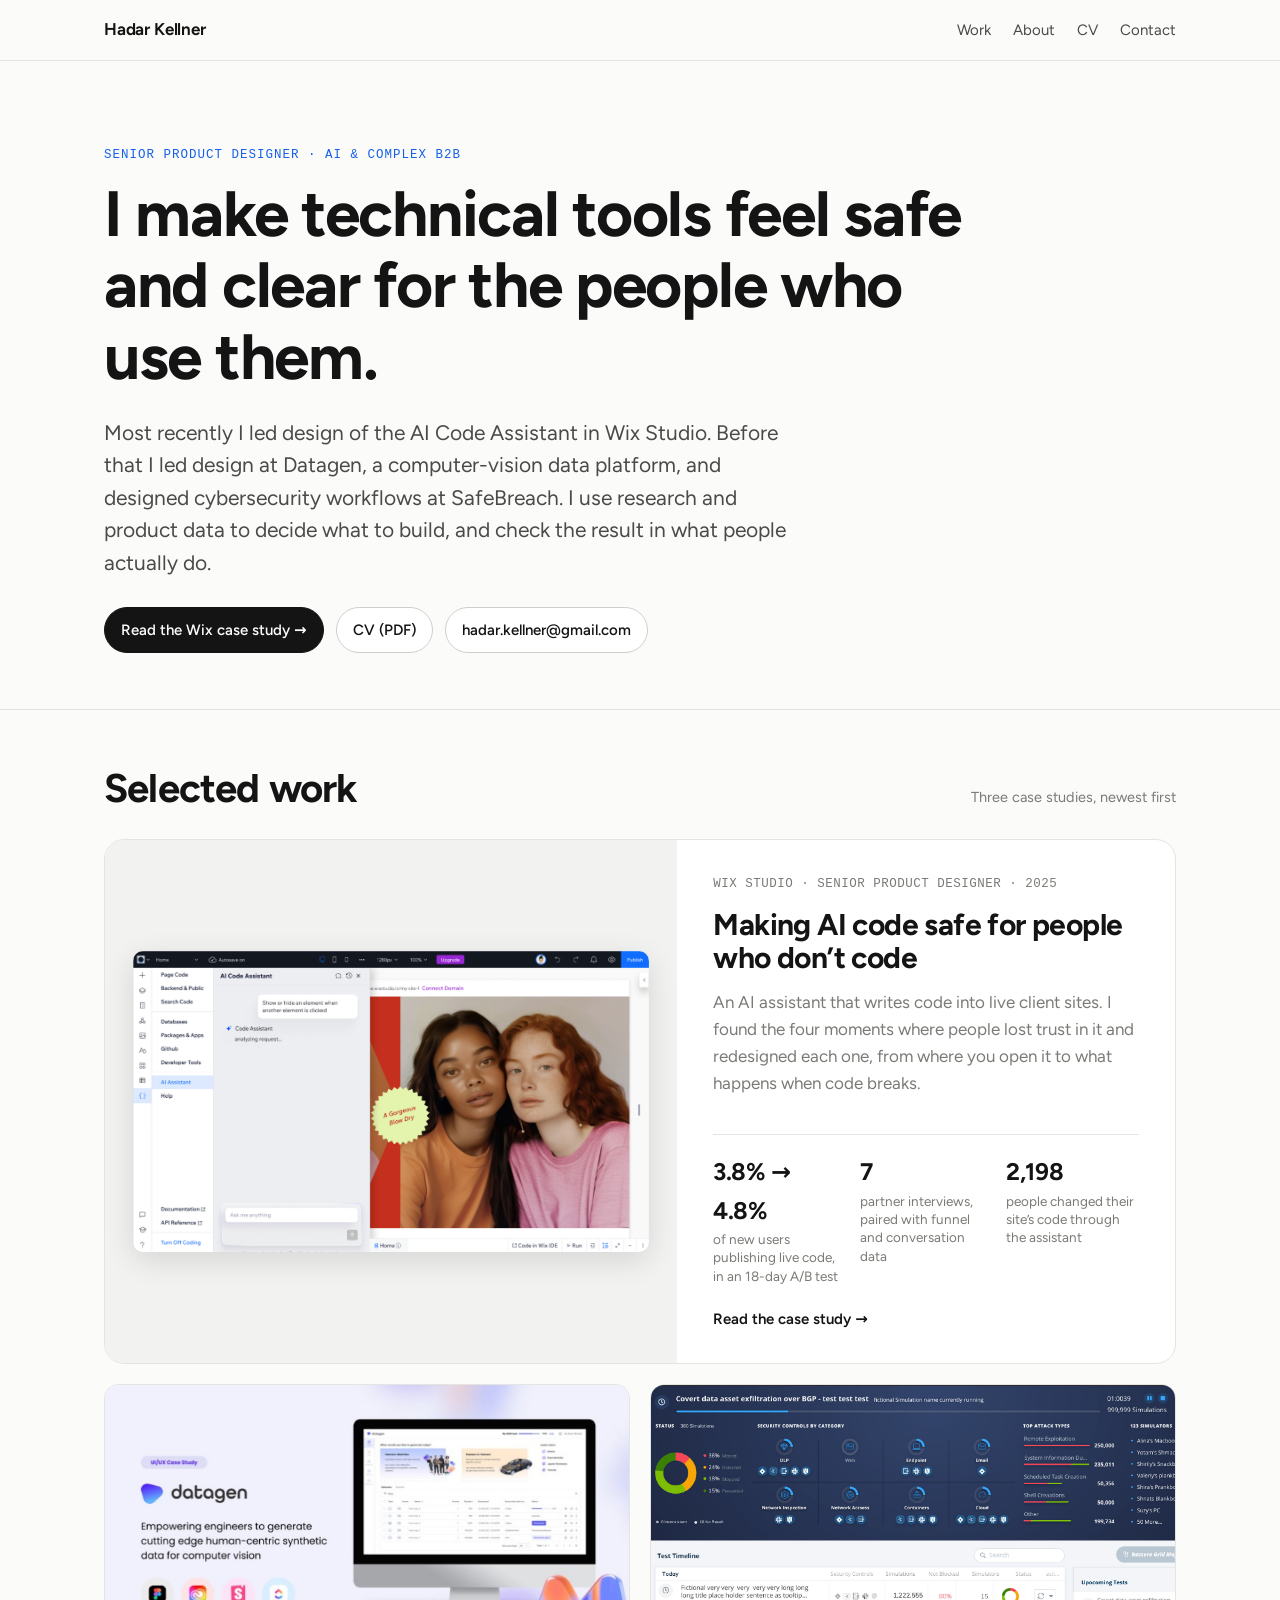
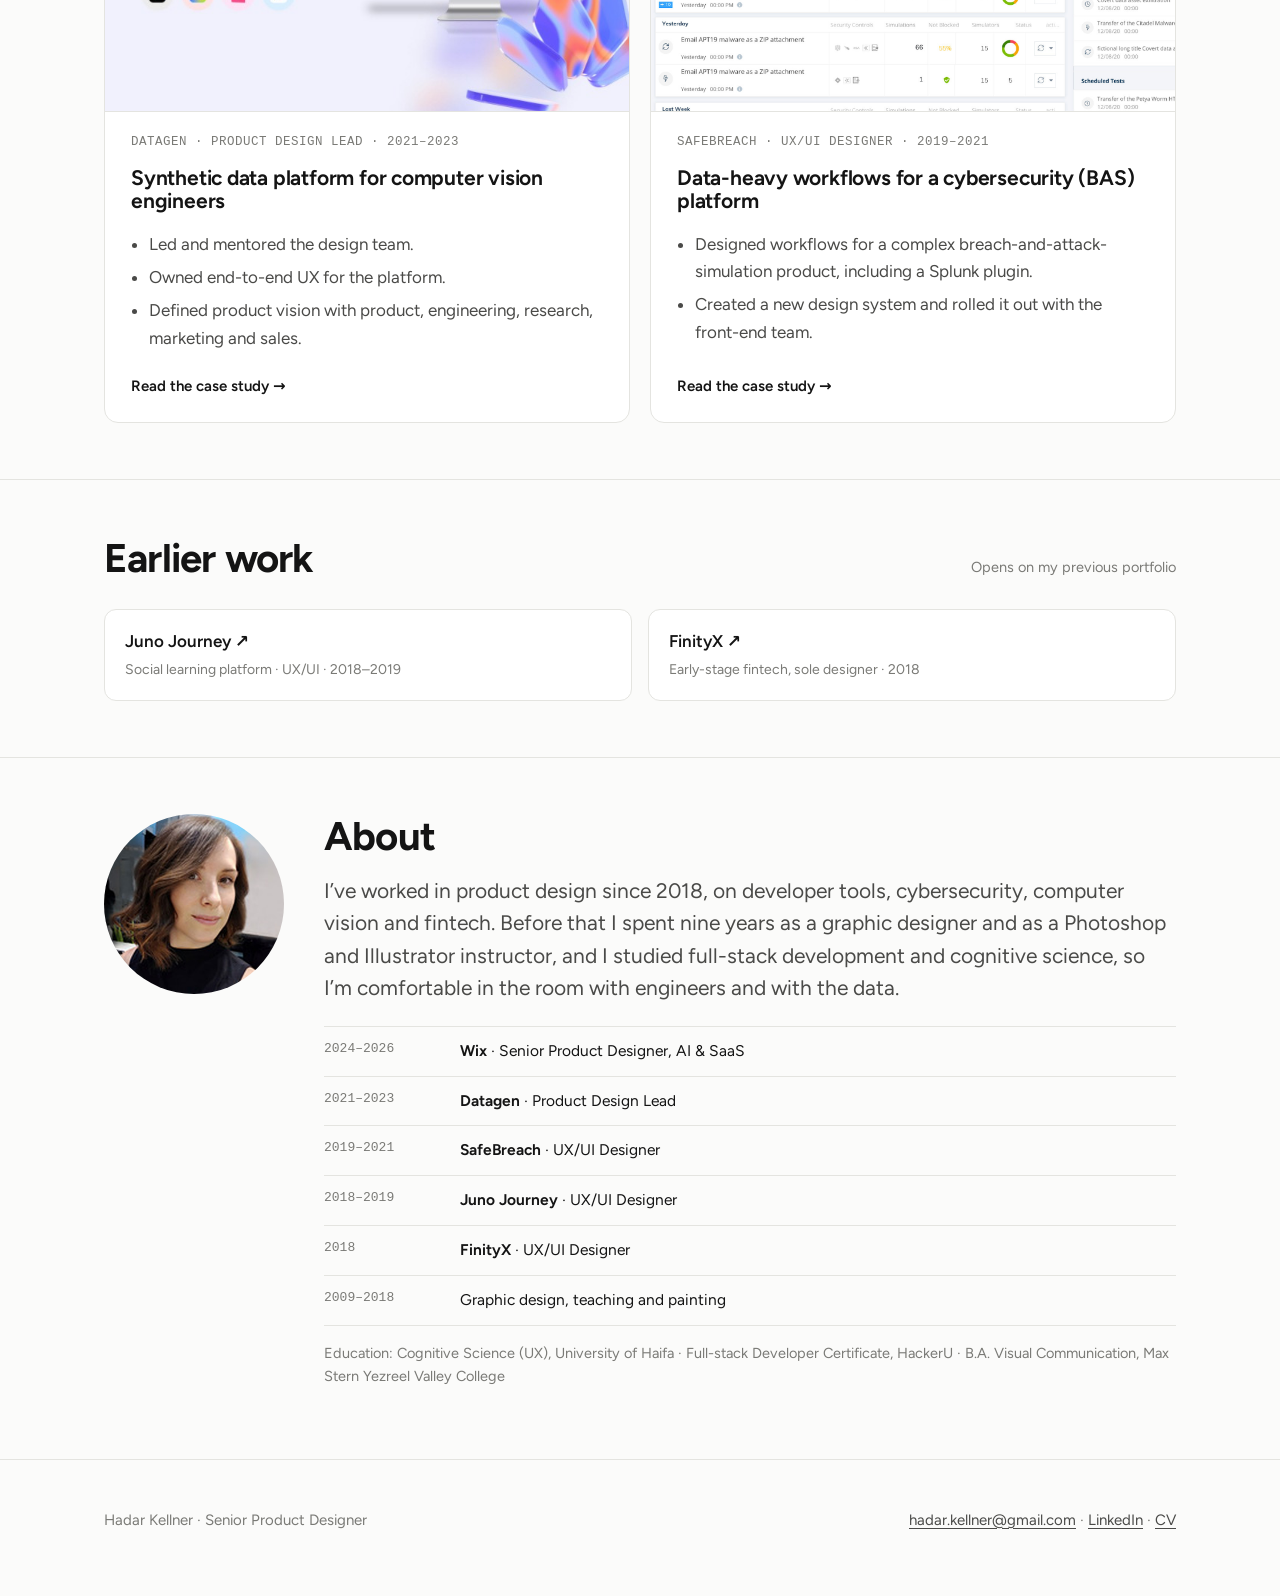
==== index.html @ 47122531 "Datagen: show the home and catalog screenshots on a tinted backdrop Co-Authored-By: Claude Opus 5.5 " ====
<!doctype html>
<html lang="en">
<head>
<meta charset="utf-8">
<meta name="viewport" content="width=device-width,initial-scale=1">
<title>Hadar Kellner · Product Designer</title>
<meta name="description" content="Hadar Kellner, senior product designer for AI and complex B2B tools. Case study: making AI code safe for people who don't code, at Wix Studio.">
<link rel="preload" href="fonts/figtree-latin-wght-normal.woff2" as="font" type="font/woff2" crossorigin>
<link rel="stylesheet" href="style.css?v=10">
</head>
<body>
<header class="nav">
  <div class="wrap">
    <a class="name" href="./">Hadar Kellner</a>
    <ul>
      <li><a href="#work">Work</a></li>
      <li><a href="#about">About</a></li>
      <li class="hide-s"><a href="Hadar-Kellner-CV.pdf">CV</a></li>
      <li><a href="#contact">Contact</a></li>
    </ul>
  </div>
</header>

<main>
  <section class="intro">
    <div class="wrap">
      <span class="eyebrow">Senior Product Designer · AI &amp; complex B2B</span>
      <h1>I make technical tools feel safe and clear for the people who use them.</h1>
      <p class="lede">Most recently I led design of the AI Code Assistant in Wix Studio. Before that I led design at Datagen, a computer-vision data platform, and designed cybersecurity workflows at SafeBreach. I use research and product data to decide what to build, and check the result in what people actually do.</p>
      <div class="links">
        <a class="btn primary" href="wix-ai-code-assistant/">Read the Wix case study →</a>
        <a class="btn" href="Hadar-Kellner-CV.pdf">CV (PDF)</a>
        <a class="btn" href="mailto:hadar.kellner@gmail.com">hadar.kellner@gmail.com</a>
      </div>
    </div>
  </section>

  <section class="section" id="work">
    <div class="wrap">
      <div class="section-head">
        <h2>Selected work</h2>
        <span class="muted small">Three case studies, newest first</span>
      </div>

      <a class="feature" href="wix-ai-code-assistant/">
        <div class="pic"><img src="img/hero-editor.jpg" width="2323" height="1358" alt="The AI Code Assistant panel open inside the Wix Studio editor, next to a site being edited."></div>
        <div class="body">
          <div class="meta">Wix Studio · Senior Product Designer · 2025</div>
          <h3>Making AI code safe for people who don’t code</h3>
          <p class="muted">An AI assistant that writes code into live client sites. I found the four moments where people lost trust in it and redesigned each one, from where you open it to what happens when code breaks.</p>
          <div class="stats">
            <div><b>3.8% → 4.8%</b><span>of new users publishing live code, in an 18-day A/B test</span></div>
            <div><b>7</b><span>partner interviews, paired with funnel and conversation data</span></div>
            <div><b>2,198</b><span>people changed their site’s code through the assistant</span></div>
          </div>
          <span class="go">Read the case study →</span>
        </div>
      </a>

      <div class="roles">
        <a class="role" href="datagen/">
          <div class="pic"><img src="img/datagen/card.jpg" width="697" height="436" loading="lazy" alt="Datagen case study cover: the Datagen logo, the line “Empowering engineers to generate cutting edge human-centric synthetic data for computer vision”, and the platform home on a desktop screen."></div>
          <div class="meta">Datagen · Product Design Lead · 2021–2023</div>
          <h3>Synthetic data platform for computer vision engineers</h3>
          <ul>
            <li>Led and mentored the design team.</li>
            <li>Owned end-to-end UX for the platform.</li>
            <li>Defined product vision with product, engineering, research, marketing and sales.</li>
          </ul>
          <span class="go">Read the case study →</span>
        </a>
        <a class="role" href="safebreach/">
          <div class="pic"><img src="img/safebreach/running.jpg" width="1920" height="1079" loading="lazy" alt="SafeBreach main screen while a test runs: live status, security controls by category, top attack types and simulators."></div>
          <div class="meta">SafeBreach · UX/UI Designer · 2019–2021</div>
          <h3>Data-heavy workflows for a cybersecurity (BAS) platform</h3>
          <ul>
            <li>Designed workflows for a complex breach-and-attack-simulation product, including a Splunk plugin.</li>
            <li>Created a new design system and rolled it out with the front-end team.</li>
          </ul>
          <span class="go">Read the case study →</span>
        </a>
      </div>
    </div>
  </section>

  <section class="section">
    <div class="wrap">
      <div class="section-head">
        <h2>Earlier work</h2>
        <span class="muted small">Opens on my previous portfolio</span>
      </div>
      <div class="earlier" style="grid-template-columns:repeat(auto-fit,minmax(240px,1fr))">
        <a href="https://hadarkellner.myportfolio.com/the-juno-ux-ui" target="_blank" rel="noopener"><b>Juno Journey ↗</b><span>Social learning platform · UX/UI · 2018–2019</span></a>
        <a href="https://hadarkellner.myportfolio.com/branding" target="_blank" rel="noopener"><b>FinityX ↗</b><span>Early-stage fintech, sole designer · 2018</span></a>
      </div>
    </div>
  </section>

  <section class="section" id="about">
    <div class="wrap about">
      <img src="img/hadar.jpg" alt="Portrait of Hadar Kellner" width="180" height="180" loading="lazy">
      <div>
        <h2>About</h2>
        <p class="lede" style="margin-top:16px">I’ve worked in product design since 2018, on developer tools, cybersecurity, computer vision and fintech. Before that I spent nine years as a graphic designer and as a Photoshop and Illustrator instructor, and I studied full-stack development and cognitive science, so I’m comfortable in the room with engineers and with the data.</p>
        <ul class="timeline">
          <li><span class="y">2024–2026</span><span><strong>Wix</strong> · Senior Product Designer, AI &amp; SaaS</span></li>
          <li><span class="y">2021–2023</span><span><strong>Datagen</strong> · Product Design Lead</span></li>
          <li><span class="y">2019–2021</span><span><strong>SafeBreach</strong> · UX/UI Designer</span></li>
          <li><span class="y">2018–2019</span><span><strong>Juno Journey</strong> · UX/UI Designer</span></li>
          <li><span class="y">2018</span><span><strong>FinityX</strong> · UX/UI Designer</span></li>
          <li><span class="y">2009–2018</span><span>Graphic design, teaching and painting</span></li>
        </ul>
        <p class="small muted" style="margin-top:16px">Education: Cognitive Science (UX), University of Haifa · Full-stack Developer Certificate, HackerU · B.A. Visual Communication, Max Stern Yezreel Valley College</p>
      </div>
    </div>
  </section>
</main>

<footer class="footer" id="contact">
  <div class="wrap">
    <span>Hadar Kellner · Senior Product Designer</span>
    <span><a href="mailto:hadar.kellner@gmail.com">hadar.kellner@gmail.com</a> · <a href="https://www.linkedin.com/in/hadar-kellner-950209128/" target="_blank" rel="noopener">LinkedIn</a> · <a href="Hadar-Kellner-CV.pdf">CV</a></span>
  </div>
</footer>
</body>
</html>
---- style.css ----
@font-face{font-family:"Figtree";src:url("fonts/figtree-latin-wght-normal.woff2") format("woff2");font-weight:300 900;font-display:swap;unicode-range:U+0000-00FF,U+0131,U+0152-0153,U+02BB-02BC,U+02C6,U+02DA,U+02DC,U+2000-206F,U+2074,U+20AC,U+2122,U+2191,U+2193,U+2212,U+2215,U+FEFF,U+FFFD}
@font-face{font-family:"Figtree";src:url("fonts/figtree-latin-ext-wght-normal.woff2") format("woff2");font-weight:300 900;font-display:swap;unicode-range:U+0100-02AF,U+0304,U+0308,U+0329,U+1E00-1E9F,U+1EF2-1EFF,U+2020,U+20A0-20AB,U+20AD-20C0,U+2113,U+2C60-2C7F,U+A720-A7FF}

:root{
  --bg:#fbfbfa; --surface:#ffffff; --sunk:#f2f2f0; --ink:#141414; --ink-2:#4a4a48; --ink-3:#7a7a76;
  --line:#e4e4e0; --line-2:#cfcfca; --accent:#1660e8; --accent-soft:#e8effd; --warn:#b4471d; --warn-soft:#fbede6;
  --ok:#1f8a4c; --dark:#111214; --on-dark:#f4f4f2; --on-dark-2:#a8a8a4;
  --mono:ui-monospace,"SF Mono",Menlo,Consolas,monospace;
  --sans:"Figtree",system-ui,-apple-system,"Segoe UI",sans-serif;
  --wrap:1120px; --text:680px; --r:14px;
}
@media (prefers-color-scheme:dark){:root:not([data-theme="light"]){
  --bg:#121212; --surface:#1a1a1a; --sunk:#202020; --ink:#f1f1ee; --ink-2:#c2c2bd; --ink-3:#8d8d88;
  --line:#2c2c2a; --line-2:#3a3a37; --accent:#6b9cff; --accent-soft:#1b2640; --warn:#f08a5d; --warn-soft:#3a2219;
  --ok:#53c283; --dark:#0a0a0b;
}}
:root[data-theme="dark"]{
  --bg:#121212; --surface:#1a1a1a; --sunk:#202020; --ink:#f1f1ee; --ink-2:#c2c2bd; --ink-3:#8d8d88;
  --line:#2c2c2a; --line-2:#3a3a37; --accent:#6b9cff; --accent-soft:#1b2640; --warn:#f08a5d; --warn-soft:#3a2219;
  --ok:#53c283; --dark:#0a0a0b;
}

*{box-sizing:border-box}
html{-webkit-text-size-adjust:100%;scroll-behavior:smooth}
body{margin:0;background:var(--bg);color:var(--ink);font:400 17px/1.6 var(--sans);-webkit-font-smoothing:antialiased}
img{max-width:100%;height:auto;display:block}
a{color:inherit;text-underline-offset:3px;text-decoration-thickness:1px}
a:hover{color:var(--accent)}
:focus-visible{outline:2px solid var(--accent);outline-offset:3px;border-radius:4px}
.wrap{max-width:var(--wrap);margin:0 auto;padding:0 24px}
.text{max-width:var(--text)}
@media (max-width:600px){.wrap{padding:0 16px}body{font-size:16px}}

/* nav */
.nav{position:sticky;top:0;z-index:10;background:color-mix(in srgb,var(--bg) 88%,transparent);backdrop-filter:blur(10px);border-bottom:1px solid var(--line)}
.nav .wrap{display:flex;align-items:center;justify-content:space-between;height:60px;gap:16px}
.nav .name{font-weight:650;text-decoration:none;letter-spacing:-.01em}
.nav ul{display:flex;gap:22px;list-style:none;margin:0;padding:0;font-size:15px}
.nav ul a{text-decoration:none;color:var(--ink-2)}
.nav ul a:hover,.nav ul a[aria-current]{color:var(--ink)}
@media (max-width:600px){.nav ul{gap:14px;font-size:14px}.nav .hide-s{display:none}}

/* type */
h1,h2,h3{letter-spacing:-.02em;line-height:1.12;margin:0}
h1{font-size:clamp(36px,6vw,64px);font-weight:700}
h2{font-size:clamp(28px,3.6vw,40px);font-weight:700}
h3{font-size:21px;font-weight:650;letter-spacing:-.01em}
p{margin:0 0 1em}
.lede{font-size:clamp(18px,2vw,21px);color:var(--ink-2);line-height:1.55}
.eyebrow{font:500 12.5px/1 var(--mono);letter-spacing:.08em;text-transform:uppercase;color:var(--accent);margin-bottom:16px;display:block}
.muted{color:var(--ink-3)}
.small{font-size:14.5px}
strong{font-weight:650}

/* home */
.intro{padding:88px 0 56px}
.intro h1{max-width:900px}
.intro .lede{max-width:700px;margin-top:24px}
.intro .links{display:flex;flex-wrap:wrap;gap:12px;margin-top:28px}
.btn{display:inline-flex;align-items:center;gap:8px;padding:10px 16px;border-radius:999px;border:1px solid var(--line-2);text-decoration:none;font-size:15px;font-weight:550;background:var(--surface)}
.btn.primary{background:var(--ink);color:var(--bg);border-color:var(--ink)}
.btn.primary:hover{color:var(--bg);opacity:.88}
.section{padding:56px 0;border-top:1px solid var(--line)}
.section-head{display:flex;justify-content:space-between;align-items:baseline;gap:16px;margin-bottom:28px;flex-wrap:wrap}

.feature{display:grid;grid-template-columns:1.15fr 1fr;gap:0;background:var(--surface);border:1px solid var(--line);border-radius:20px;overflow:hidden;text-decoration:none;transition:border-color .25s,transform .25s,box-shadow .25s}
.feature:hover{border-color:var(--line-2);color:inherit}
.feature:hover .go{color:var(--accent)}
.feature .pic{background:var(--sunk);display:flex;align-items:center;padding:28px}
.feature .pic img{border-radius:10px;box-shadow:0 8px 30px rgb(0 0 0 / .12)}
.feature .body{padding:36px 36px 32px;display:flex;flex-direction:column}
.feature h3{font-size:clamp(24px,2.6vw,30px);font-weight:700;letter-spacing:-.02em;margin-bottom:14px}
.meta{font:500 12.5px/1.4 var(--mono);color:var(--ink-3);letter-spacing:.04em;text-transform:uppercase;margin-bottom:14px}
.stats{display:grid;grid-template-columns:repeat(3,1fr);gap:14px;margin:20px 0 22px;padding-top:18px;border-top:1px solid var(--line)}
.stats b{display:block;font-size:24px;letter-spacing:-.02em;font-weight:700}
.stats span{font-size:13.5px;color:var(--ink-3);line-height:1.35;display:block}
.go{margin-top:auto;font-weight:600;font-size:15px}
@media (max-width:860px){.feature{grid-template-columns:1fr}.feature .pic{padding:18px}.feature .body{padding:26px 22px}}

.roles{display:grid;grid-template-columns:1fr 1fr;gap:20px;margin-top:20px}
.role{background:var(--surface);border:1px solid var(--line);border-radius:var(--r);padding:0 26px 24px;display:flex;flex-direction:column;overflow:hidden;text-decoration:none;color:inherit;transition:border-color .25s,transform .25s,box-shadow .25s}
.role .pic{margin:0 -26px 22px;aspect-ratio:16/10;overflow:hidden;background:var(--sunk);border-bottom:1px solid var(--line)}
.role .pic img{width:100%;height:100%;object-fit:cover;object-position:center top;transition:transform .5s ease}
.role .go{margin-top:auto;padding-top:16px;font-weight:600;font-size:15px;color:var(--ink);transition:color .2s}
.feature .pic img{transition:transform .5s ease}
.feature:hover,.role:hover{border-color:var(--line-2);transform:translateY(-4px);box-shadow:0 18px 40px -18px rgb(0 0 0 / .28);color:inherit}
.feature:hover .pic img,.role:hover .pic img{transform:scale(1.03)}
.role:hover .go{color:var(--accent)}
.feature:focus-visible,.role:focus-visible{outline:3px solid var(--accent);outline-offset:3px}
@media (prefers-reduced-motion:reduce){.feature,.role,.feature .pic img,.role .pic img{transition:none}.feature:hover,.role:hover,.feature:hover .pic img,.role:hover .pic img{transform:none}}
.role h3{margin-bottom:6px}
.role ul{margin:12px 0 0;padding-left:18px;color:var(--ink-2)}
.role li{margin-bottom:6px}
.role .note{margin-top:14px;font-size:14px;color:var(--ink-3)}
@media (max-width:760px){.roles{grid-template-columns:1fr}}

.earlier{display:grid;grid-template-columns:repeat(3,1fr);gap:16px}
.earlier a{display:block;padding:18px 20px;border:1px solid var(--line);border-radius:12px;text-decoration:none;background:var(--surface)}
.earlier a:hover{border-color:var(--line-2)}
.earlier b{display:block;font-weight:600}
.earlier span{font-size:14px;color:var(--ink-3)}
@media (max-width:760px){.earlier{grid-template-columns:1fr}}

.about{display:grid;grid-template-columns:180px 1fr;gap:40px;align-items:start}
.about img{width:180px;height:180px;object-fit:cover;border-radius:50%}
.timeline{list-style:none;padding:0;margin:20px 0 0;border-top:1px solid var(--line)}
.timeline li{display:grid;grid-template-columns:120px 1fr;gap:16px;padding:12px 0;border-bottom:1px solid var(--line);font-size:15.5px}
.timeline .y{font:500 13px/1.6 var(--mono);color:var(--ink-3)}
@media (max-width:700px){.about{grid-template-columns:1fr;gap:20px}.about img{width:120px;height:120px}.timeline li{grid-template-columns:96px 1fr}}

.footer{padding:48px 0 64px;border-top:1px solid var(--line);color:var(--ink-3);font-size:15px}
.footer .wrap{display:flex;justify-content:space-between;gap:16px;flex-wrap:wrap}
.footer a{color:var(--ink-2)}

/* case study */
.cs-hero{padding:72px 0 40px}
.cs-hero h1{max-width:920px}
.cs-hero .lede{max-width:720px;margin-top:22px}
.facts{display:grid;grid-template-columns:repeat(4,1fr);gap:20px;margin-top:40px;padding-top:24px;border-top:1px solid var(--line)}
.facts dt{font:500 12px/1.4 var(--mono);letter-spacing:.06em;text-transform:uppercase;color:var(--ink-3);margin-bottom:6px}
.facts dd{margin:0;font-size:15.5px}
@media (max-width:760px){.facts{grid-template-columns:1fr 1fr}}
.shot{background:var(--sunk);border:1px solid var(--line);border-radius:18px;padding:0;overflow:hidden;margin:0}
.shot img{width:auto;max-width:100%;border-radius:0;box-shadow:none;margin:0 auto}
figcaption{font-size:14.5px;color:var(--ink-3);margin-top:12px;line-height:1.5}
.shot+figcaption{padding:0 4px}
.shot.fill img{width:100%}
.shot.stage{background:linear-gradient(135deg,var(--accent-soft),var(--sunk) 70%);border:0;border-radius:12px;padding:28px 28px 0}
@media (max-width:600px){.shot.stage{padding:16px 16px 0}}
.shot.stage img{width:100%;border-radius:6px 6px 0 0;box-shadow:0 -4px 24px rgba(0,0,0,.35)}
.tldr{display:grid;grid-template-columns:repeat(3,1fr);gap:0;border:1px solid var(--line);border-radius:var(--r);background:var(--surface);margin:48px 0 0}
.tldr>div{padding:22px 24px;border-right:1px solid var(--line)}
.tldr>div:last-child{border-right:0}
.tldr h3{font:500 12px/1.4 var(--mono);letter-spacing:.06em;text-transform:uppercase;color:var(--ink-3);margin-bottom:8px}
.tldr p{margin:0;font-size:15.5px}
@media (max-width:760px){.tldr{grid-template-columns:1fr}.tldr>div{border-right:0;border-bottom:1px solid var(--line)}.tldr>div:last-child{border-bottom:0}}

.chapter{padding:72px 0;border-top:1px solid var(--line)}
.chapter>.wrap>.head{display:grid;grid-template-columns:220px 1fr;gap:32px;margin-bottom:36px}
.chapter .head .lede{margin-top:16px}
@media (max-width:860px){.chapter>.wrap>.head{grid-template-columns:1fr;gap:4px}}
.cols{display:grid;grid-template-columns:220px 1fr;gap:32px}
.cols>.side{font:500 12.5px/1.5 var(--mono);color:var(--ink-3);letter-spacing:.05em;text-transform:uppercase}
@media (max-width:860px){.cols{grid-template-columns:1fr;gap:8px}}

.grid-2{display:grid;grid-template-columns:1fr 1fr;gap:24px}
.grid-3{display:grid;grid-template-columns:repeat(3,1fr);gap:20px}
@media (max-width:860px){.grid-2,.grid-3{grid-template-columns:1fr}}

.card{background:var(--surface);border:1px solid var(--line);border-radius:var(--r);padding:22px 24px}
.card h3{font-size:18px;margin-bottom:8px}
.card p:last-child,.card ul:last-child{margin-bottom:0}
.card ul{padding-left:18px;margin:8px 0 0;color:var(--ink-2)}
.card li{margin-bottom:6px}
.card .k{font:500 12px/1.4 var(--mono);letter-spacing:.06em;text-transform:uppercase;color:var(--ink-3);display:block;margin-bottom:8px}
.card.accent{border-color:var(--accent);box-shadow:inset 0 3px 0 var(--accent)}
.card.warn{background:var(--warn-soft);border-color:transparent}

.quote{font-size:clamp(20px,2.4vw,26px);line-height:1.4;font-style:italic;letter-spacing:-.01em;margin:0}
.quote+.who{margin-top:10px;font-size:14.5px;color:var(--ink-3)}

.bignum{display:grid;grid-template-columns:repeat(3,1fr);gap:20px}
.bignum>div{border-top:2px solid var(--ink);padding-top:16px}
.bignum b{display:block;font-size:clamp(34px,4vw,48px);letter-spacing:-.03em;line-height:1;font-weight:700;margin-bottom:10px}
.bignum span{color:var(--ink-2);font-size:15.5px;display:block}
@media (max-width:760px){.bignum{grid-template-columns:1fr}}

.moment{margin-top:56px}
.moment:first-of-type{margin-top:0}
.tag{display:inline-block;font:600 12.5px/1 var(--mono);padding:6px 9px;border-radius:6px;background:var(--accent);color:#fff;margin-right:10px}
.moment h3{font-size:clamp(24px,2.8vw,32px);font-weight:700;letter-spacing:-.02em;margin:14px 0 18px}
.steps{display:grid;grid-template-columns:repeat(3,1fr);gap:16px;margin:24px 0}
@media (max-width:860px){.steps{grid-template-columns:1fr}}

.status{display:flex;gap:12px;align-items:flex-start;padding:16px 18px;border-radius:12px;background:var(--sunk);font-size:15px;margin-top:20px}
.status b{white-space:nowrap}
.pending{border:1px dashed var(--warn);background:var(--warn-soft)}
.pending b{color:var(--warn)}

table.data{width:100%;border-collapse:collapse;font-size:15.5px;font-variant-numeric:tabular-nums}
table.data th,table.data td{text-align:left;padding:12px 10px;border-bottom:1px solid var(--line);vertical-align:top}
table.data th{font:500 12px/1.4 var(--mono);letter-spacing:.06em;text-transform:uppercase;color:var(--ink-3)}
table.data td.n{text-align:right;white-space:nowrap}
table.data th.n{text-align:right}
.table-scroll{overflow-x:auto;-webkit-overflow-scrolling:touch}

.funnel{list-style:none;margin:0;padding:0}
.funnel li{margin-bottom:14px}
.funnel .row{display:flex;justify-content:space-between;gap:12px;font-size:15.5px;margin-bottom:6px}
.funnel .bar{height:10px;border-radius:5px;background:var(--accent)}
.funnel .drop{color:var(--warn);font-weight:600}
.funnel .cont{color:var(--ink-3)}

.rules{counter-reset:r;list-style:none;padding:0;margin:0;display:grid;grid-template-columns:1fr 1fr;gap:14px}
.rules li{background:var(--surface);border:1px solid var(--line);border-radius:12px;padding:16px 18px;font-size:15px}
.rules li b{display:block;margin-bottom:4px;font-size:16px}
.rules li i{color:var(--ink-2)}
@media (max-width:760px){.rules{grid-template-columns:1fr}}

/* redrawn UI cards (from Hadara's shipped designs) */
.ui{font-family:var(--sans);background:#fff;color:#20303c;border-radius:12px;box-shadow:0 10px 30px rgb(0 0 0 / .14),0 0 0 1px rgb(0 0 0 / .05);font-size:14px;line-height:1.45;max-width:360px;margin:0 auto;width:100%}
.ui .p{padding:16px 18px}
.ui .hdr{display:flex;align-items:center;gap:8px;font-weight:600;font-size:14.5px;color:#20303c;margin-bottom:10px}
.ui .spark{color:#3b5cff}
.ui .hash{color:#d04fd8}
.ui .row-btns{display:flex;justify-content:flex-end;gap:12px;align-items:center;margin-top:14px}
.ui .b{border-radius:999px;padding:6px 14px;font-weight:600;font-size:13px}
.ui .b.fill{background:#116dff;color:#fff}
.ui .b.dim{background:#d8dbe0;color:#fff}
.ui .lnk{color:#116dff;font-weight:600;font-size:13px}
.ui .ghost{color:#b3b8bf;font-size:13px}
.ui .box{border:1px solid #e3e8ee;border-radius:10px;padding:12px 14px;margin-bottom:12px}
.ui .ok{display:inline-grid;place-items:center;width:18px;height:18px;border-radius:50%;background:#1f9d55;color:#fff;font-size:11px}
.ui .foot{border-top:1px solid #e9ecef;margin-top:14px;padding-top:12px;display:flex;justify-content:space-between;gap:12px;font-size:12.5px;color:#5b6670;align-items:center}
.ui .err-h{background:#fdeceb;color:#20303c;border-radius:12px 12px 0 0;padding:12px 16px;font-weight:600;display:flex;gap:8px;align-items:center}
.ui .err-h i{display:inline-grid;place-items:center;width:17px;height:17px;border:1.5px solid #e03b2f;color:#e03b2f;border-radius:50%;font-style:normal;font-size:11px;font-weight:700}
.ui .err{padding:14px 16px;border-bottom:1px solid #eceff2}
.ui .err:last-child{border-bottom:0}
.ui .err b{display:block;font-weight:600;color:#20303c;margin-bottom:2px}
.ui .err p{margin:0;color:#7a858f;font-size:13px}
.ui .err .act{display:flex;justify-content:flex-end;margin-top:8px}
.ui .err .act span{border:1px solid #cfe0ff;color:#116dff;border-radius:999px;padding:4px 12px;font-weight:600;font-size:12.5px}
.ui-stage{background:var(--sunk);border:1px solid var(--line);border-radius:18px;padding:clamp(18px,4vw,40px) 16px;display:flex;align-items:center;justify-content:center}
.redrawn{font:500 11.5px/1.4 var(--mono);color:var(--ink-3);letter-spacing:.04em;text-transform:uppercase;margin-top:10px}

.next{display:flex;justify-content:space-between;align-items:center;gap:20px;flex-wrap:wrap;padding:40px 0}

.grid-2:has(.shot),.grid-3:has(.shot){grid-template-columns:1fr}
.grid-2.side:has(.shot){grid-template-columns:1fr 1fr}
@media (max-width:860px){.grid-2.side:has(.shot){grid-template-columns:1fr}}
.side .shot img{width:100%}
.shot.eq{aspect-ratio:2810/1762;display:flex;align-items:center;justify-content:center}
.shot.eq img{width:100%;height:auto}
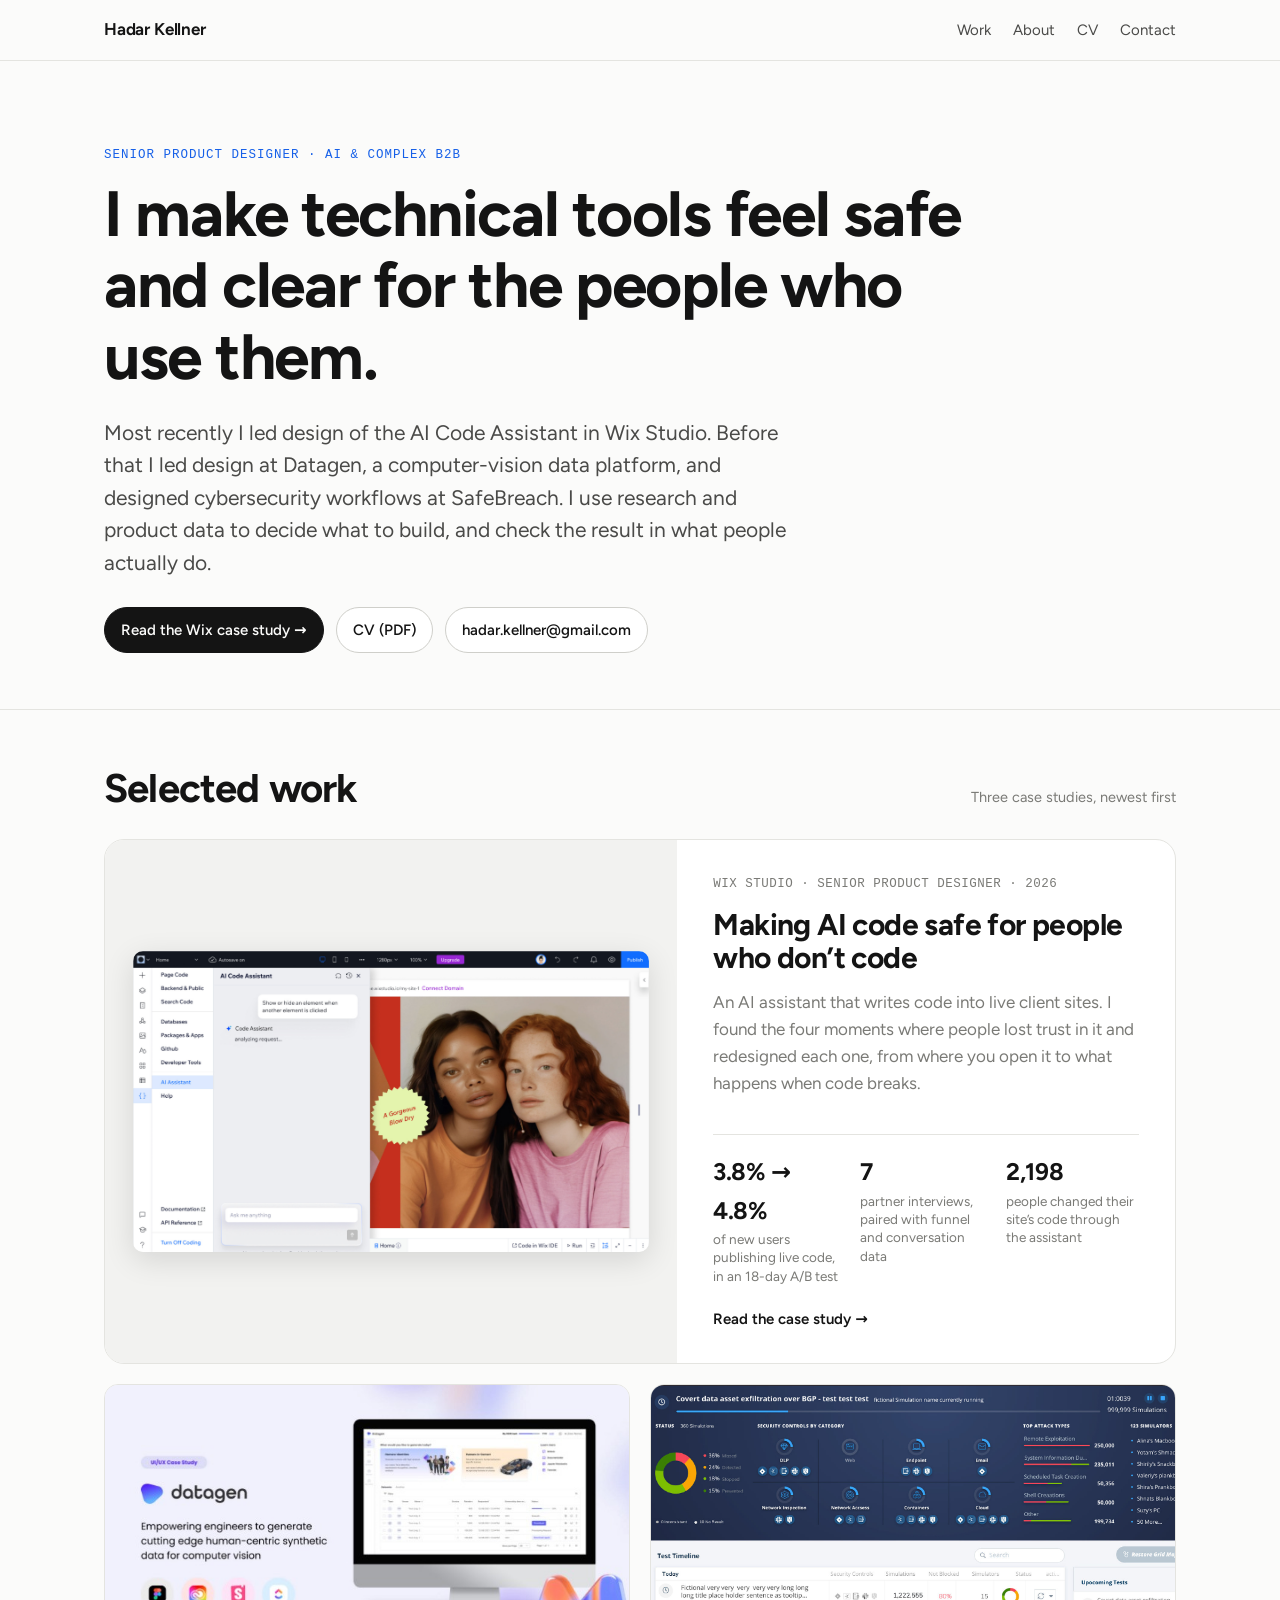
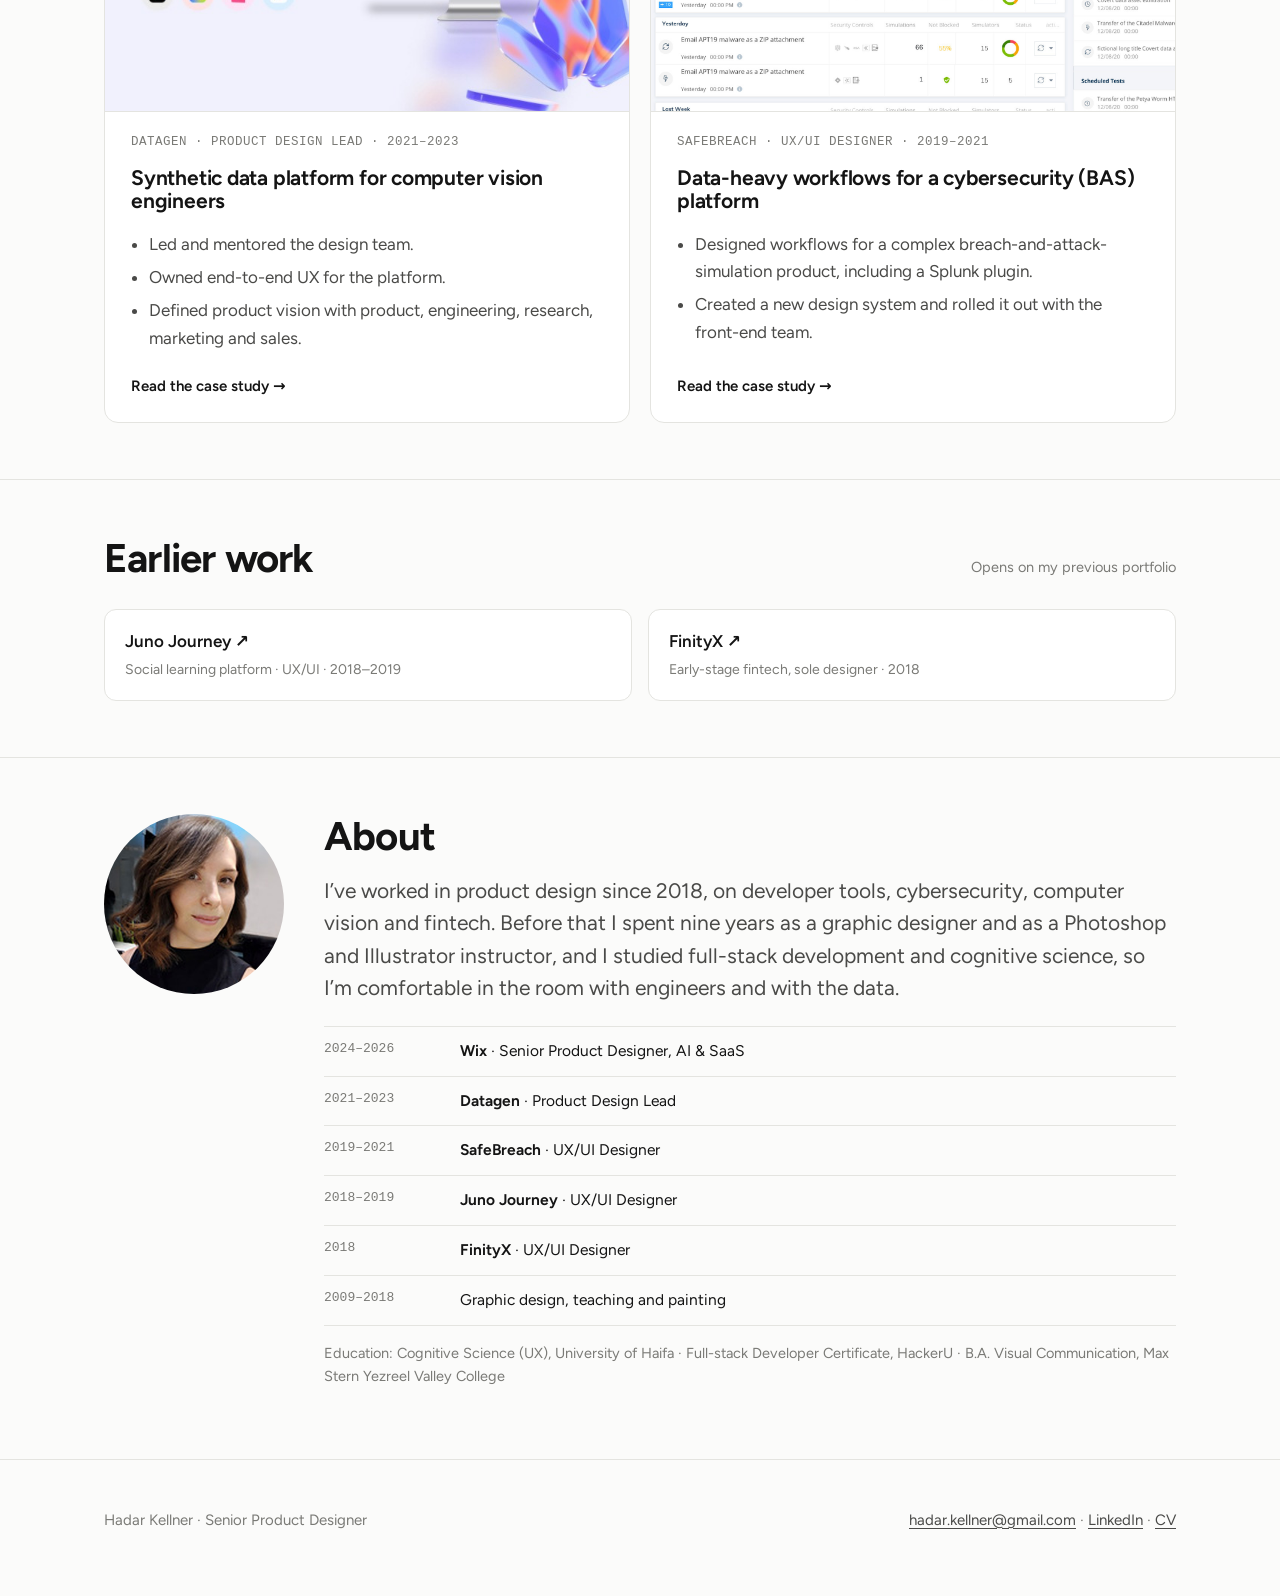
==== commit 6b7f27da: "Wix AI Code Assistant: project year 2026 Co-Authored-By: Claude Opus 5.5 <noreply@anthropic.com> Cla" ====
--- a/index.html
+++ b/index.html
@@ -6,7 +6,7 @@
 <title>Hadar Kellner · Product Designer</title>
 <meta name="description" content="Hadar Kellner, senior product designer for AI and complex B2B tools. Case study: making AI code safe for people who don't code, at Wix Studio.">
 <link rel="preload" href="fonts/figtree-latin-wght-normal.woff2" as="font" type="font/woff2" crossorigin>
-<link rel="stylesheet" href="style.css?v=10">
+<link rel="stylesheet" href="style.css?v=12">
 </head>
 <body>
 <header class="nav">
@@ -45,7 +45,7 @@
       <a class="feature" href="wix-ai-code-assistant/">
         <div class="pic"><img src="img/hero-editor.jpg" width="2323" height="1358" alt="The AI Code Assistant panel open inside the Wix Studio editor, next to a site being edited."></div>
         <div class="body">
-          <div class="meta">Wix Studio · Senior Product Designer · 2025</div>
+          <div class="meta">Wix Studio · Senior Product Designer · 2026</div>
           <h3>Making AI code safe for people who don’t code</h3>
           <p class="muted">An AI assistant that writes code into live client sites. I found the four moments where people lost trust in it and redesigned each one, from where you open it to what happens when code breaks.</p>
           <div class="stats">
--- a/style.css
+++ b/style.css
@@ -125,9 +125,9 @@
 figcaption{font-size:14.5px;color:var(--ink-3);margin-top:12px;line-height:1.5}
 .shot+figcaption{padding:0 4px}
 .shot.fill img{width:100%}
-.shot.stage{background:linear-gradient(135deg,var(--accent-soft),var(--sunk) 70%);border:0;border-radius:12px;padding:28px 28px 0}
-@media (max-width:600px){.shot.stage{padding:16px 16px 0}}
-.shot.stage img{width:100%;border-radius:6px 6px 0 0;box-shadow:0 -4px 24px rgba(0,0,0,.35)}
+.shot.window{background:var(--surface);border:1px solid var(--line-2);border-radius:8px;padding:0;box-shadow:0 12px 32px rgba(0,0,0,.35)}
+.shot.window::before{content:"";display:block;height:26px;border-bottom:1px solid var(--line);background:radial-gradient(circle at 16px 50%,var(--line-2) 4.5px,transparent 5px),radial-gradient(circle at 33px 50%,var(--line-2) 4.5px,transparent 5px),radial-gradient(circle at 50px 50%,var(--line-2) 4.5px,transparent 5px)}
+.shot.window img{width:100%;border-radius:0}
 .tldr{display:grid;grid-template-columns:repeat(3,1fr);gap:0;border:1px solid var(--line);border-radius:var(--r);background:var(--surface);margin:48px 0 0}
 .tldr>div{padding:22px 24px;border-right:1px solid var(--line)}
 .tldr>div:last-child{border-right:0}
@@ -231,3 +231,15 @@
 .side .shot img{width:100%}
 .shot.eq{aspect-ratio:2810/1762;display:flex;align-items:center;justify-content:center}
 .shot.eq img{width:100%;height:auto}
+
+/* Click-to-enlarge viewer (lightbox.js) */
+.lb-trigger{cursor:zoom-in}
+.lb{width:100vw;height:100vh;max-width:none;max-height:none;margin:0;padding:0;border:0;background:rgba(8,8,9,.94);color:#f4f4f2}
+.lb::backdrop{background:rgba(0,0,0,.6)}
+.lb-stage{width:100%;height:100%;overflow:auto;display:flex;align-items:center;justify-content:center;box-sizing:border-box;padding:56px 24px}
+.lb-stage img{max-width:100%;max-height:100%;width:auto;height:auto;cursor:zoom-in;border-radius:6px;box-shadow:0 20px 60px rgba(0,0,0,.5)}
+.lb.zoomed .lb-stage{display:block;padding:0}
+.lb.zoomed .lb-stage img{max-width:none;max-height:none;cursor:zoom-out;border-radius:0;margin:0 auto}
+.lb-close{position:fixed;top:14px;right:18px;z-index:2;width:40px;height:40px;border-radius:50%;border:1px solid rgba(255,255,255,.2);background:rgba(20,20,20,.7);color:#f4f4f2;font-size:26px;line-height:1;cursor:pointer}
+.lb-close:hover{background:rgba(60,60,60,.9)}
+.lb-hint{position:fixed;bottom:14px;left:0;right:0;margin:0;text-align:center;font-size:13px;color:#a8a8a4;pointer-events:none}
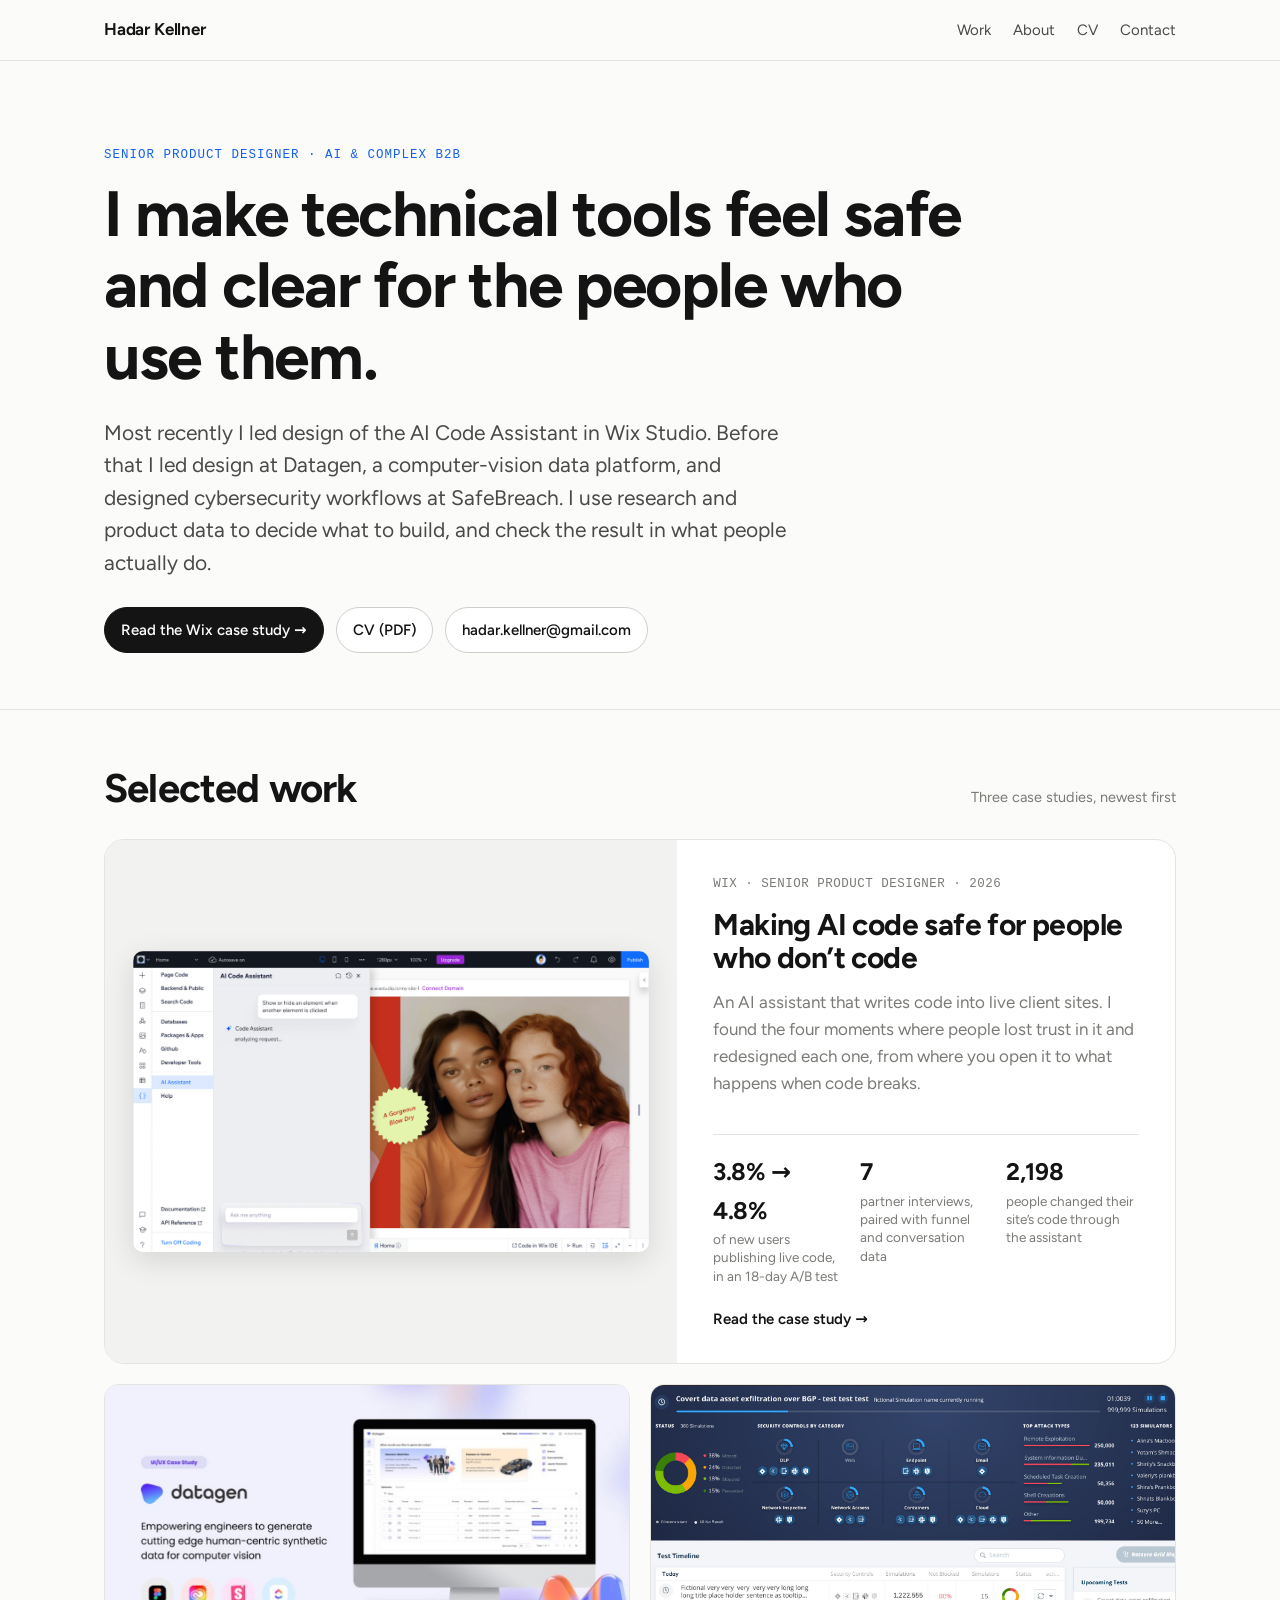
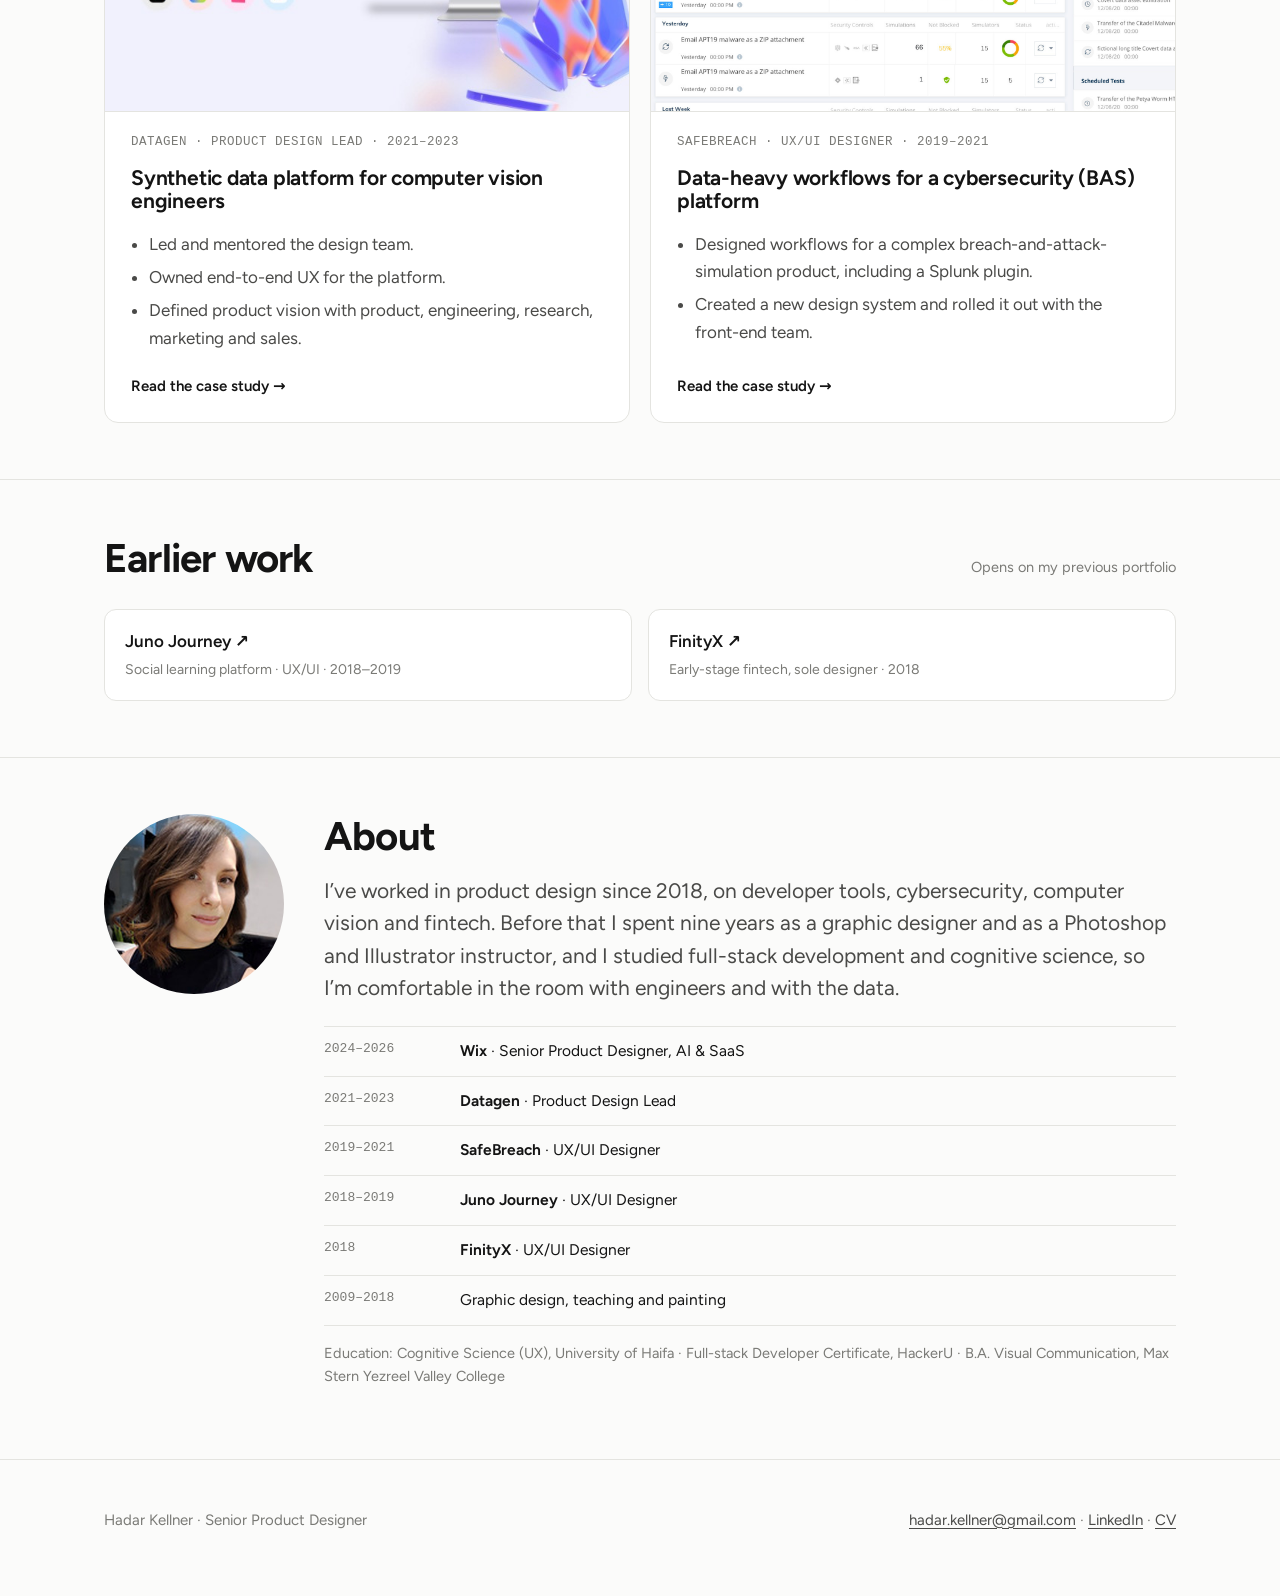
==== commit 57c1d38c: "Wix AI Code Assistant: label the company as Wix Co-Authored-By: Claude Opus 5.5 <noreply@anthropic.c" ====
--- a/index.html
+++ b/index.html
@@ -45,7 +45,7 @@
       <a class="feature" href="wix-ai-code-assistant/">
         <div class="pic"><img src="img/hero-editor.jpg" width="2323" height="1358" alt="The AI Code Assistant panel open inside the Wix Studio editor, next to a site being edited."></div>
         <div class="body">
-          <div class="meta">Wix Studio · Senior Product Designer · 2026</div>
+          <div class="meta">Wix · Senior Product Designer · 2026</div>
           <h3>Making AI code safe for people who don’t code</h3>
           <p class="muted">An AI assistant that writes code into live client sites. I found the four moments where people lost trust in it and redesigned each one, from where you open it to what happens when code breaks.</p>
           <div class="stats">
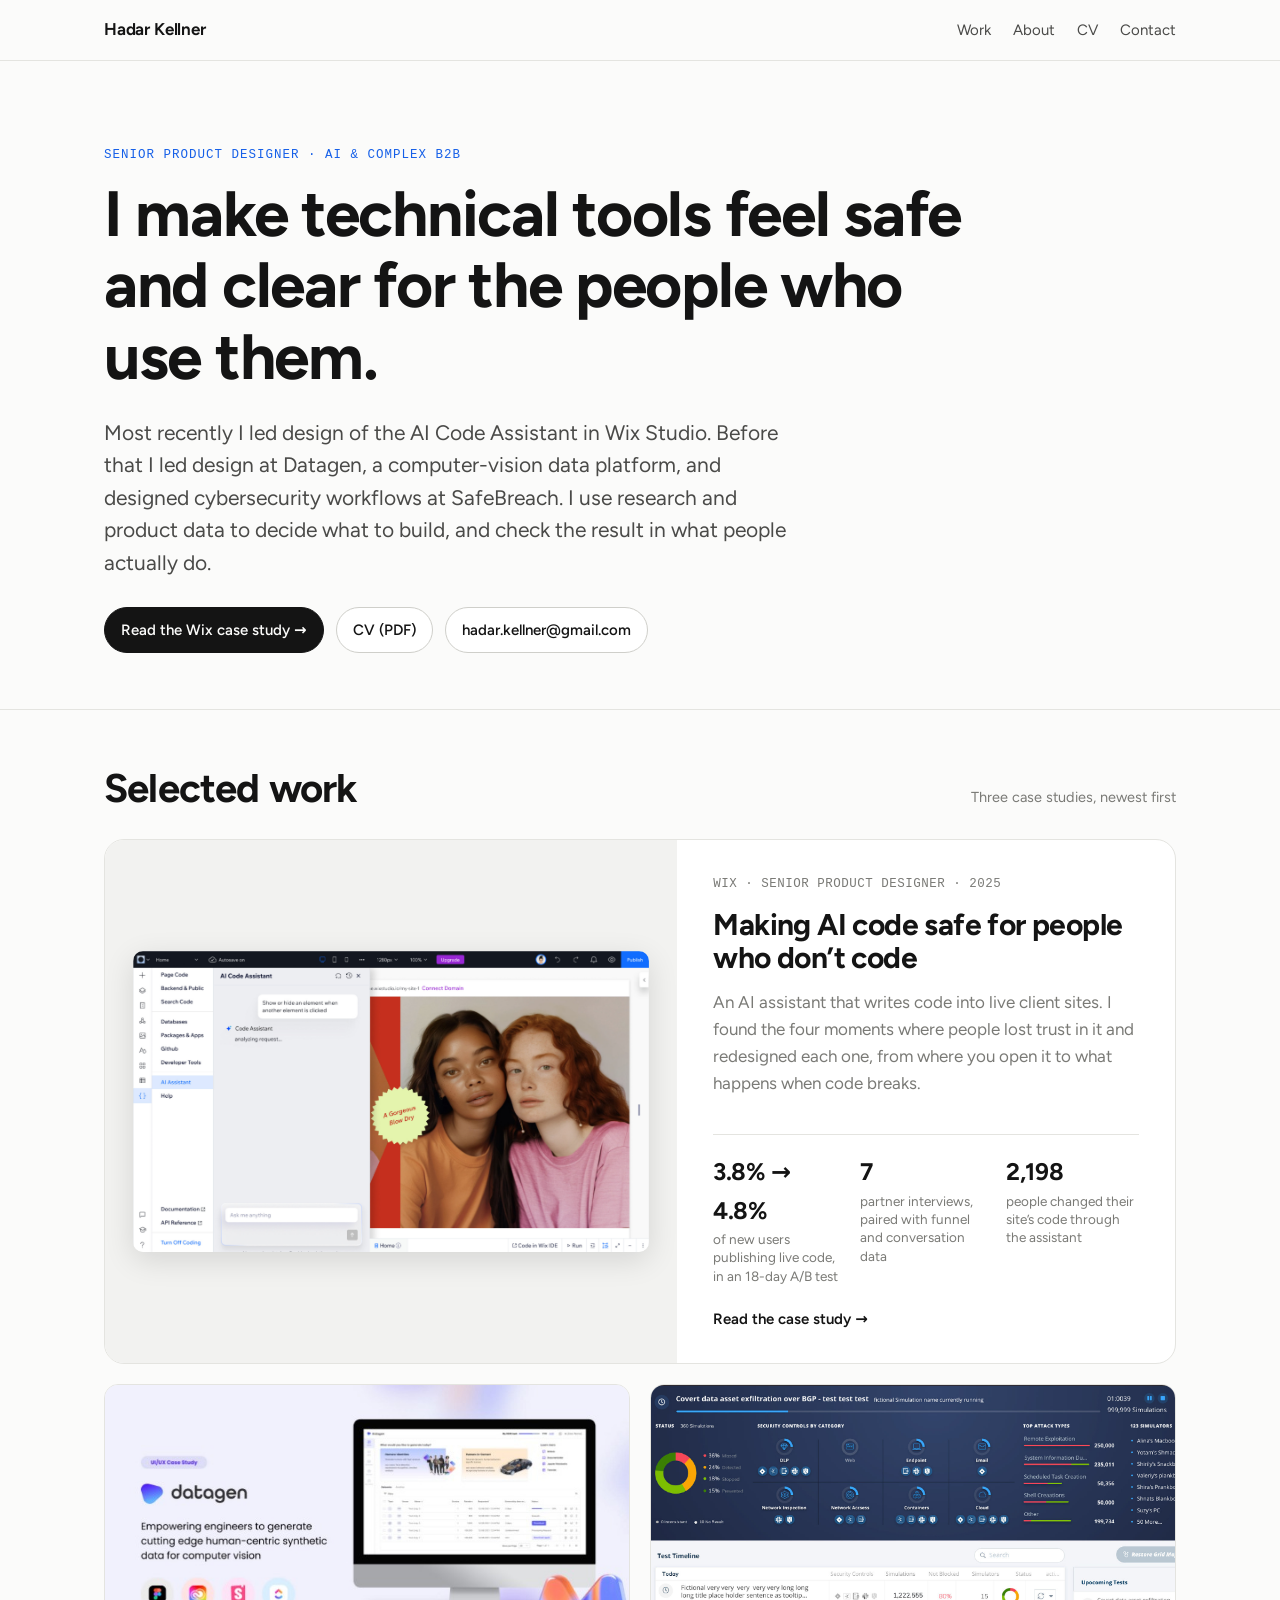
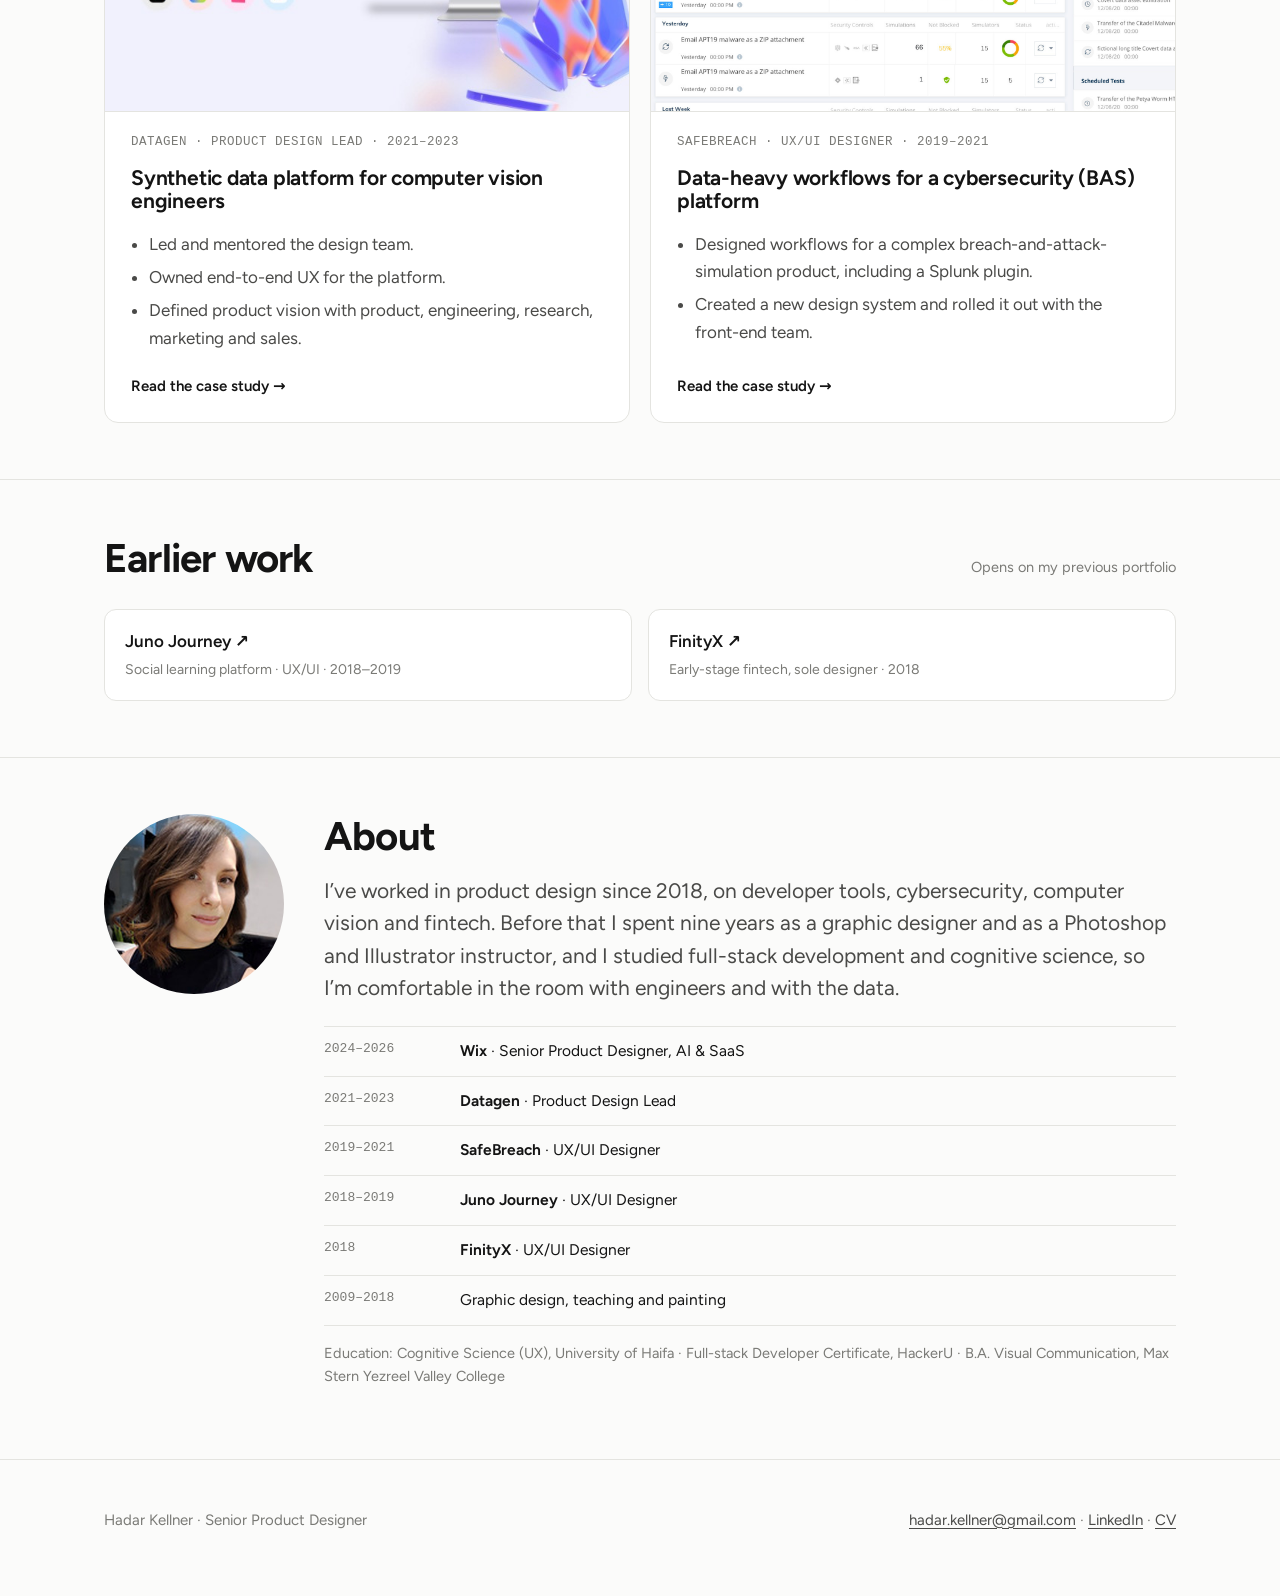
==== commit 9e84fc3d: "Wix AI Code Assistant: project year back to 2025 Co-Authored-By: Claude Opus 5.5 <noreply@anthropic." ====
--- a/index.html
+++ b/index.html
@@ -6,7 +6,7 @@
 <title>Hadar Kellner · Product Designer</title>
 <meta name="description" content="Hadar Kellner, senior product designer for AI and complex B2B tools. Case study: making AI code safe for people who don't code, at Wix Studio.">
 <link rel="preload" href="fonts/figtree-latin-wght-normal.woff2" as="font" type="font/woff2" crossorigin>
-<link rel="stylesheet" href="style.css?v=12">
+<link rel="stylesheet" href="style.css?v=14">
 </head>
 <body>
 <header class="nav">
@@ -45,7 +45,7 @@
       <a class="feature" href="wix-ai-code-assistant/">
         <div class="pic"><img src="img/hero-editor.jpg" width="2323" height="1358" alt="The AI Code Assistant panel open inside the Wix Studio editor, next to a site being edited."></div>
         <div class="body">
-          <div class="meta">Wix · Senior Product Designer · 2026</div>
+          <div class="meta">Wix · Senior Product Designer · 2025</div>
           <h3>Making AI code safe for people who don’t code</h3>
           <p class="muted">An AI assistant that writes code into live client sites. I found the four moments where people lost trust in it and redesigned each one, from where you open it to what happens when code breaks.</p>
           <div class="stats">
--- a/style.css
+++ b/style.css
@@ -211,6 +211,16 @@
 .ui .ghost{color:#b3b8bf;font-size:13px}
 .ui .box{border:1px solid #e3e8ee;border-radius:10px;padding:12px 14px;margin-bottom:12px}
 .ui .ok{display:inline-grid;place-items:center;width:18px;height:18px;border-radius:50%;background:#1f9d55;color:#fff;font-size:11px}
+.ui .msg{border:1px solid #dfe5eb;border-radius:12px;padding:12px 14px;background:#fbfcfd}
+.ui .stamp{display:flex;align-items:center;gap:8px;font-size:11px;letter-spacing:.06em;color:#5b6670;margin-bottom:10px}
+.ui .bm{width:8px;height:11px;background:#116dff;clip-path:polygon(0 0,100% 0,100% 100%,50% 72%,0 100%)}
+.ui .msg .box{background:#fff;margin-bottom:0}
+.ui .msg .box b{display:block;font-weight:600;font-size:13.5px;color:#20303c;margin:0 0 4px}
+.ui .msg .box p{margin:0 0 12px;color:#4a5560;font-size:13px}
+.ui .files{display:flex;flex-direction:column;gap:3px;font-size:12.5px;color:#116dff}
+.ui .files i{font-style:normal;font-size:8.5px;font-weight:700;color:#3178c6;margin-right:6px}
+.ui .files i.js{color:#c9a400}
+.ui .row-btns.split{justify-content:space-between;margin-top:14px}
 .ui .foot{border-top:1px solid #e9ecef;margin-top:14px;padding-top:12px;display:flex;justify-content:space-between;gap:12px;font-size:12.5px;color:#5b6670;align-items:center}
 .ui .err-h{background:#fdeceb;color:#20303c;border-radius:12px 12px 0 0;padding:12px 16px;font-weight:600;display:flex;gap:8px;align-items:center}
 .ui .err-h i{display:inline-grid;place-items:center;width:17px;height:17px;border:1.5px solid #e03b2f;color:#e03b2f;border-radius:50%;font-style:normal;font-size:11px;font-weight:700}
@@ -227,7 +237,8 @@
 
 .grid-2:has(.shot),.grid-3:has(.shot){grid-template-columns:1fr}
 .grid-2.side:has(.shot){grid-template-columns:1fr 1fr}
-@media (max-width:860px){.grid-2.side:has(.shot){grid-template-columns:1fr}}
+.grid-2.side.tall:has(.shot){grid-template-columns:1.5fr 1fr}
+@media (max-width:860px){.grid-2.side:has(.shot),.grid-2.side.tall:has(.shot){grid-template-columns:1fr}}
 .side .shot img{width:100%}
 .shot.eq{aspect-ratio:2810/1762;display:flex;align-items:center;justify-content:center}
 .shot.eq img{width:100%;height:auto}
